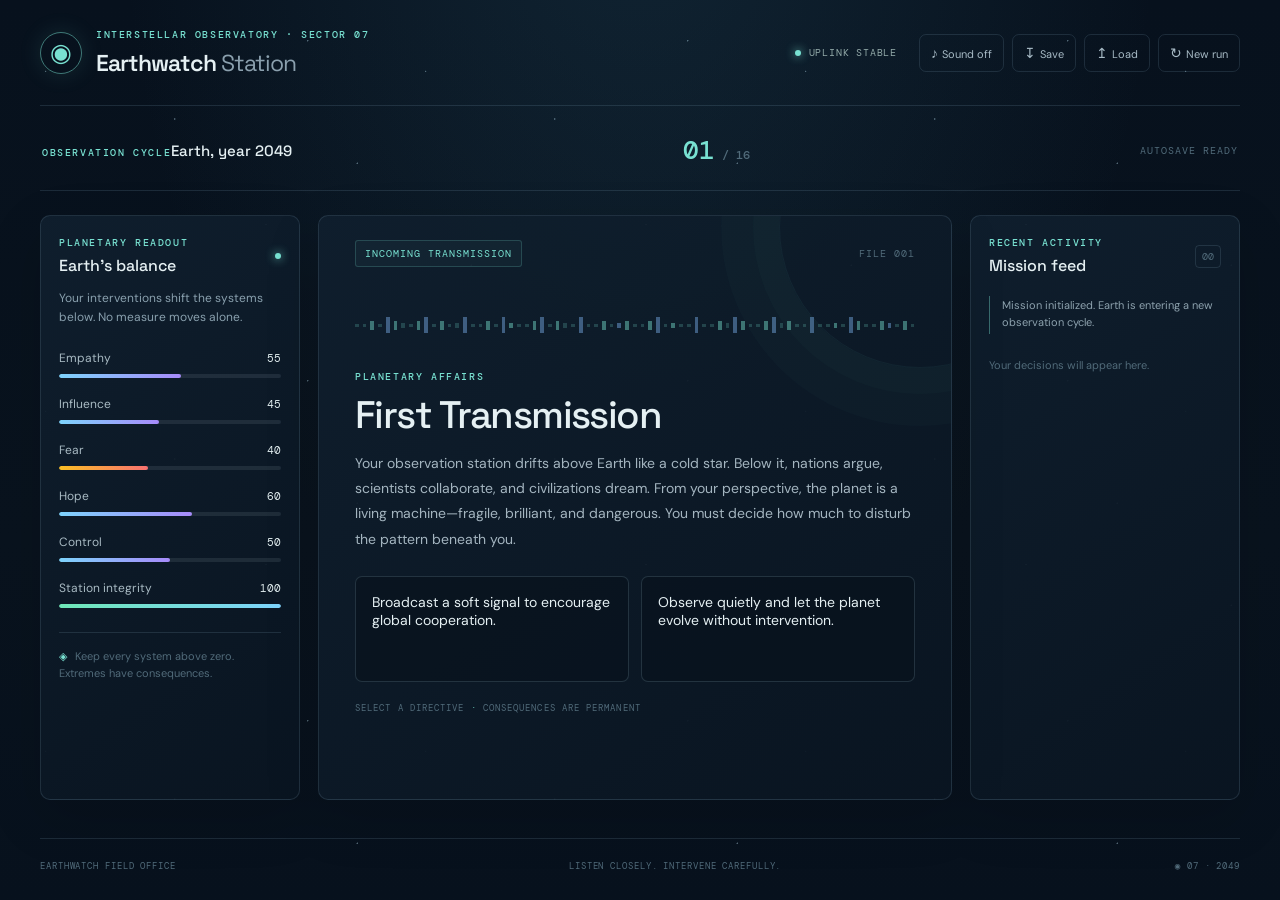
==== station.html @ dc78d21e "Design Earthwatch interface: atmospheric layout, responsive panels, status controls, animations, and" ====
<!DOCTYPE html>
<html lang="en">
  <head>
    <meta charset="UTF-8" />
    <meta name="viewport" content="width=device-width, initial-scale=1.0" />
    <meta name="theme-color" content="#07111d" />
    <meta name="description" content="A choice-driven science-fiction story from an alien observation station above Earth." />
    <title>Observation Station — Earthwatch</title>
    <link rel="stylesheet" href="style.css" />
  </head>
  <body>
    <div class="starfield" aria-hidden="true"></div>
    <div class="app-shell">
      <header class="topbar">
        <div class="brand">
          <div class="brand-mark" aria-hidden="true">◉</div>
          <div>
            <p class="eyebrow">INTERSTELLAR OBSERVATORY · SECTOR 07</p>
            <h1>Earthwatch <span>Station</span></h1>
          </div>
        </div>
        <div class="topbar-actions">
          <span class="link-status"><i></i> UPLINK STABLE</span>
          <button class="utility-button" id="soundButton" type="button" aria-pressed="false" title="Toggle sound">♪ <span>Sound off</span></button>
          <button class="utility-button" id="saveButton" type="button" title="Save simulation">↧ <span>Save</span></button>
          <button class="utility-button" id="loadButton" type="button" title="Load saved simulation">↥ <span>Load</span></button>
          <button class="utility-button" id="newGameButton" type="button" title="Start a new simulation">↻ <span>New run</span></button>
        </div>
      </header>

      <main>
        <section class="mission-strip" aria-label="Mission status">
          <div><span class="eyebrow">OBSERVATION CYCLE</span><strong>Earth, year <span id="earthYear">2049</span></strong></div>
          <div class="cycle-indicator"><span id="dayCounter">01</span><small> / 16</small></div>
          <div class="save-state" id="saveStatus" aria-live="polite">AUTOSAVE READY</div>
        </section>

        <div class="game-layout">
          <aside class="stats-panel panel">
            <div class="section-heading"><div><p class="eyebrow">PLANETARY READOUT</p><h2>Earth’s balance</h2></div><span class="live-dot" aria-label="Live"></span></div>
            <p class="panel-intro">Your interventions shift the systems below. No measure moves alone.</p>
            <div class="stat" data-stat="empathy"><div class="stat-header"><span>Empathy</span><strong id="empathyValue">55</strong></div><div class="bar"><span id="empathyFill"></span></div></div>
            <div class="stat" data-stat="influence"><div class="stat-header"><span>Influence</span><strong id="influenceValue">45</strong></div><div class="bar"><span id="influenceFill"></span></div></div>
            <div class="stat" data-stat="fear"><div class="stat-header"><span>Fear</span><strong id="fearValue">40</strong></div><div class="bar"><span id="fearFill"></span></div></div>
            <div class="stat" data-stat="hope"><div class="stat-header"><span>Hope</span><strong id="hopeValue">60</strong></div><div class="bar"><span id="hopeFill"></span></div></div>
            <div class="stat" data-stat="control"><div class="stat-header"><span>Control</span><strong id="controlValue">50</strong></div><div class="bar"><span id="controlFill"></span></div></div>
            <div class="stat" data-stat="integrity"><div class="stat-header"><span>Station integrity</span><strong id="integrityValue">100</strong></div><div class="bar"><span id="integrityFill"></span></div></div>
            <div class="stats-note"><span>◈</span> Keep every system above zero. Extremes have consequences.</div>
          </aside>

          <section class="story-panel" aria-labelledby="eventTitle">
            <div class="event-card panel" id="eventCard">
              <div class="event-meta"><span class="event-tag" id="eventTag">INCOMING TRANSMISSION</span><span id="eventNumber">FILE 001</span></div>
              <div class="signal-line" aria-hidden="true"><span></span><span></span><span></span><span></span><span></span><span></span><span></span><span></span><span></span><span></span><span></span><span></span><span></span><span></span><span></span><span></span><span></span><span></span><span></span><span></span><span></span><span></span><span></span><span></span><span></span><span></span><span></span><span></span><span></span><span></span><span></span><span></span><span></span><span></span><span></span><span></span><span></span><span></span><span></span><span></span><span></span><span></span><span></span><span></span><span></span><span></span><span></span><span></span><span></span><span></span><span></span><span></span><span></span><span></span><span></span><span></span><span></span><span></span><span></span><span></span><span></span><span></span><span></span><span></span><span></span><span></span><span></span><span></span><span></span><span></span><span></span><span></span><span></span></div>
              <p class="eyebrow" id="eventCategory">PLANETARY AFFAIRS</p>
              <h2 id="eventTitle">Initializing observation…</h2>
              <p id="eventText" class="event-copy"></p>
              <div id="choices" class="choices"></div>
              <p class="choice-hint">SELECT A DIRECTIVE <span>·</span> CONSEQUENCES ARE PERMANENT</p>
            </div>
          </section>

          <aside class="log-panel panel">
            <div class="section-heading"><div><p class="eyebrow">RECENT ACTIVITY</p><h2>Mission feed</h2></div><span class="feed-count" id="feedCount">00</span></div>
            <ol id="logList" aria-live="polite"></ol>
            <p class="feed-empty" id="feedEmpty">Your decisions will appear here.</p>
          </aside>
        </div>
      </main>
      <footer><span>EARTHWATCH FIELD OFFICE</span><span>LISTEN CLOSELY. INTERVENE CAREFULLY.</span><span>◉ 07 · 2049</span></footer>
    </div>

    <div id="endingOverlay" class="overlay hidden" role="dialog" aria-modal="true" aria-labelledby="endingTitle">
      <div class="ending-card panel">
        <p class="eyebrow">OBSERVATION COMPLETE · FINAL REPORT</p>
        <div class="ending-sigil" aria-hidden="true">✳</div>
        <h2 id="endingTitle">The Earth has changed.</h2>
        <p id="endingDescription"></p>
        <div class="ending-metrics" id="endingMetrics"></div>
        <button id="restartButton" class="primary-button" type="button">Begin another observation <span>→</span></button>
      </div>
    </div>
    <div id="toast" class="toast" role="status" aria-live="polite"></div>
    <script src="script.js"></script>
  </body>
</html>
---- style.css ----
@import url('https://fonts.googleapis.com/css2?family=DM+Mono:wght@400;500&family=DM+Sans:wght@400;500;600;700&family=Space+Grotesk:wght@400;500;600;700&display=swap');

:root{color-scheme:dark;--bg:#07111d;--panel:rgba(13,25,39,.88);--panel2:#0e1c2a;--line:rgba(143,178,202,.16);--text:#e5f0f3;--muted:#89a0ae;--dim:#516b7a;--cyan:#78e1d1;--blue:#85bdff;--violet:#baa5ff;--amber:#f0bd71;--red:#f18a86;--mono:'DM Mono',monospace;--display:'Space Grotesk',sans-serif;--body:'DM Sans',sans-serif}
*{box-sizing:border-box}body{margin:0;min-height:100vh;background:radial-gradient(ellipse at 50% -20%,rgba(50,103,127,.23),transparent 58%),linear-gradient(180deg,#07111d,#09131e 60%,#07111d);color:var(--text);font-family:var(--body);font-size:14px}.starfield{position:fixed;inset:0;pointer-events:none;opacity:.38;background-image:radial-gradient(1px 1px at 12% 21%,#c9eeff 50%,transparent),radial-gradient(1px 1px at 81% 12%,#c9eeff 50%,transparent),radial-gradient(1px 1px at 70% 66%,#c9eeff 50%,transparent),radial-gradient(1px 1px at 24% 78%,#c9eeff 50%,transparent),radial-gradient(1px 1px at 94% 48%,#c9eeff 50%,transparent),radial-gradient(1px 1px at 46% 35%,#c9eeff 50%,transparent);background-size:380px 340px;z-index:-1}button{font:inherit}.app-shell{max-width:1480px;margin:auto;padding:0 40px}.topbar{min-height:106px;display:flex;align-items:center;justify-content:space-between;border-bottom:1px solid var(--line);gap:20px}.brand{display:flex;align-items:center;gap:14px}.brand-mark{width:42px;height:42px;border:1px solid rgba(120,225,209,.5);border-radius:50%;display:grid;place-items:center;color:var(--cyan);font-size:25px;box-shadow:0 0 25px rgba(120,225,209,.12)}.eyebrow{font:500 10px var(--mono);letter-spacing:.16em;color:var(--cyan);margin:0 0 7px;text-transform:uppercase}.brand h1{font:600 23px var(--display);letter-spacing:-.04em;margin:0}.brand h1 span{color:#8ba0ae;font-weight:400}.topbar-actions{display:flex;align-items:center;gap:8px}.link-status{font:10px var(--mono);letter-spacing:.08em;color:#93aaa9;margin-right:14px;display:flex;gap:8px;align-items:center}.link-status i,.live-dot{width:6px;height:6px;background:var(--cyan);border-radius:50%;box-shadow:0 0 10px var(--cyan)}.utility-button{color:#a7bac5;background:transparent;border:1px solid var(--line);padding:9px 11px;border-radius:7px;cursor:pointer;transition:.2s}.utility-button:hover,.utility-button[aria-pressed=true]{border-color:rgba(120,225,209,.55);color:var(--cyan);background:rgba(120,225,209,.06)}.utility-button span{font-size:11px}.mission-strip{display:flex;align-items:center;justify-content:space-between;padding:27px 2px 23px;border-bottom:1px solid var(--line)}.mission-strip strong{font:500 15px var(--display)}.mission-strip .eyebrow{margin-bottom:5px}.cycle-indicator{font:500 26px var(--mono);color:var(--cyan)}.cycle-indicator small{font-size:12px;color:var(--dim)}.save-state{font:10px var(--mono);letter-spacing:.1em;color:var(--dim)}.game-layout{display:grid;grid-template-columns:260px minmax(400px,1fr) 270px;gap:18px;padding:24px 0 38px;align-items:stretch}.panel{border:1px solid var(--line);background:linear-gradient(145deg,rgba(16,31,46,.93),rgba(10,21,33,.93));border-radius:10px;box-shadow:0 18px 55px rgba(0,0,0,.14)}.stats-panel,.log-panel{padding:20px 18px}.section-heading{display:flex;align-items:center;justify-content:space-between}.section-heading h2{font:500 16px var(--display);margin:0}.section-heading .eyebrow{margin-bottom:6px}.live-dot{display:block}.panel-intro{font-size:12px;color:var(--muted);line-height:1.55;margin:13px 0 24px}.stat{margin:0 0 18px}.stat-header{display:flex;align-items:center;justify-content:space-between;font-size:12px;color:#a8bac3;margin-bottom:8px}.stat-header strong{font:11px var(--mono);color:#e2eef0}.bar{height:4px;background:rgba(192,214,228,.1);border-radius:5px;overflow:hidden}.bar span{display:block;width:50%;height:100%;border-radius:5px;background:linear-gradient(90deg,var(--blue),var(--cyan));transition:width .6s cubic-bezier(.2,.8,.2,1)}.stat[data-stat=fear] .bar span{background:linear-gradient(90deg,var(--amber),var(--red))}.stat[data-stat=hope] .bar span,.stat[data-stat=empathy] .bar span{background:linear-gradient(90deg,#78bda9,var(--cyan))}.stat[data-stat=integrity] .bar span{background:linear-gradient(90deg,var(--violet),var(--blue))}.stats-note{margin-top:24px;border-top:1px solid var(--line);padding-top:15px;color:var(--dim);font-size:11px;line-height:1.5}.stats-note span{color:var(--cyan);margin-right:5px}.story-panel{min-height:585px}.event-card{height:100%;min-height:585px;padding:24px 36px 26px;position:relative;overflow:hidden;animation:card-in .5s ease both}.event-card:before{content:'';position:absolute;top:-130px;right:-110px;width:280px;height:280px;border-radius:50%;border:1px solid rgba(120,225,209,.055);box-shadow:0 0 0 26px rgba(120,225,209,.018),0 0 0 58px rgba(120,225,209,.014);pointer-events:none}.event-meta{display:flex;justify-content:space-between;align-items:center;font:10px var(--mono);letter-spacing:.1em;color:var(--dim)}.event-tag{padding:6px 9px;border:1px solid rgba(120,225,209,.2);border-radius:3px;color:var(--cyan);background:rgba(120,225,209,.04)}.signal-line{height:38px;display:flex;align-items:center;gap:4px;margin:39px 0 26px;opacity:.75}.signal-line span{height:3px;flex:1;background:rgba(120,225,209,.28);animation:pulse 1.4s ease-in-out infinite alternate}.signal-line span:nth-child(3n){height:9px;background:rgba(120,225,209,.6)}.signal-line span:nth-child(5n){height:16px;background:rgba(133,189,255,.55)}.signal-line span:nth-child(7n){height:5px;animation-delay:.4s}.event-card h2{font:500 clamp(27px,3vw,39px)/1.12 var(--display);letter-spacing:-.04em;margin:10px 0 15px;max-width:610px}.event-copy{font-size:14px;line-height:1.8;color:#a4b5c0;max-width:650px;min-height:82px;margin:0 0 24px}.choices{display:grid;grid-template-columns:1fr 1fr;gap:12px}.choice-button{min-height:106px;display:flex;flex-direction:column;justify-content:space-between;gap:14px;text-align:left;padding:16px;border:1px solid rgba(140,173,196,.2);border-radius:7px;background:rgba(8,19,30,.66);color:var(--text);cursor:pointer;transition:transform .2s,border .2s,background .2s,box-shadow .2s}.choice-button:hover,.choice-button:focus-visible{transform:translateY(-3px);border-color:rgba(120,225,209,.58);background:rgba(14,37,44,.68);box-shadow:0 9px 22px rgba(0,0,0,.18);outline:none}.choice-number{font:10px var(--mono);color:var(--cyan);letter-spacing:.1em}.choice-label{font-size:13px;line-height:1.5;color:#d4e0e5}.choice-arrow{align-self:flex-end;color:var(--dim);font-size:15px}.choice-hint{margin:20px 0 0;font:9px var(--mono);letter-spacing:.12em;color:var(--dim)}.choice-hint span{color:var(--cyan)}.log-panel{max-height:585px;overflow:hidden;display:flex;flex-direction:column}.feed-count{font:10px var(--mono);color:var(--dim);border:1px solid var(--line);padding:4px 6px;border-radius:4px}#logList{list-style:none;padding:0 3px 0 0;margin:20px 0 0;overflow:auto;display:flex;flex-direction:column;gap:12px;scrollbar-color:#29404c transparent;scrollbar-width:thin}#logList li{border-left:1px solid rgba(120,225,209,.4);padding:1px 0 3px 12px;color:#8da2ae;font-size:11px;line-height:1.55;animation:log-in .3s ease}#logList li strong{display:block;color:#cad8dd;font-size:10px;font-weight:500;margin-bottom:4px}.feed-empty{font-size:11px;color:var(--dim);margin-top:24px}footer{min-height:55px;display:flex;justify-content:space-between;align-items:center;border-top:1px solid var(--line);font:9px var(--mono);letter-spacing:.1em;color:var(--dim)}.overlay{position:fixed;inset:0;z-index:5;display:grid;place-items:center;padding:20px;background:rgba(3,8,14,.82);backdrop-filter:blur(12px)}.hidden{display:none!important}.ending-card{width:min(580px,100%);padding:39px 42px;text-align:center;animation:card-in .45s ease both}.ending-card .eyebrow{margin-bottom:21px}.ending-sigil{width:62px;height:62px;border:1px solid rgba(120,225,209,.35);border-radius:50%;display:grid;place-items:center;margin:auto auto 18px;color:var(--cyan);font-size:28px;box-shadow:0 0 30px rgba(120,225,209,.09)}.ending-card h2{font:500 32px var(--display);margin:0 0 12px}.ending-card>p:not(.eyebrow){color:#9eafb9;line-height:1.75}.ending-metrics{display:flex;justify-content:center;gap:20px;margin:22px 0;color:var(--dim);font:10px var(--mono)}.primary-button{background:var(--cyan);border:0;border-radius:5px;padding:13px 18px;color:#07141b;font-weight:700;cursor:pointer}.primary-button span{margin-left:10px}.toast{position:fixed;bottom:25px;left:50%;transform:translate(-50%,20px);opacity:0;pointer-events:none;background:#142b36;border:1px solid rgba(120,225,209,.36);border-radius:6px;padding:11px 16px;color:#d9eeeb;font:11px var(--mono);transition:.25s;z-index:10}.toast.visible{opacity:1;transform:translate(-50%,0)}@keyframes pulse{to{opacity:.35;transform:scaleY(.75)}}@keyframes card-in{from{opacity:0;transform:translateY(8px)}to{opacity:1;transform:translateY(0)}}@keyframes log-in{from{opacity:0;transform:translateX(5px)}to{opacity:1;transform:translateX(0)}}
@media(max-width:1050px){.app-shell{padding:0 22px}.game-layout{grid-template-columns:220px minmax(360px,1fr);}.log-panel{grid-column:1/-1;max-height:260px}.stats-panel{grid-row:span 1}.story-panel{min-height:560px}.event-card{min-height:560px}}
@media(max-width:700px){.app-shell{padding:0 15px}.topbar{align-items:flex-start;flex-direction:column;padding:18px 0;gap:15px}.topbar-actions{width:100%;flex-wrap:wrap}.link-status{margin-right:auto}.utility-button{padding:8px 9px}.mission-strip{padding:20px 0}.game-layout{display:flex;flex-direction:column;padding-top:15px;gap:12px}.story-panel{order:0;min-height:auto}.event-card{min-height:0;padding:20px 19px}.signal-line{margin:24px 0 20px}.event-copy{min-height:0}.choices{grid-template-columns:1fr}.choice-button{min-height:82px}.stats-panel{order:1}.stats-panel .stat{display:inline-block;width:48%;vertical-align:top;padding-right:10px}.stats-note{margin-top:10px}.log-panel{order:2;max-height:220px}.save-state{font-size:8px}footer{gap:10px;font-size:8px}footer span:nth-child(2){display:none}.ending-card{padding:30px 21px}.ending-metrics{gap:9px;font-size:9px}}
@media(prefers-reduced-motion:reduce){*,*::before,*::after{animation-duration:.01ms!important;transition-duration:.01ms!important;scroll-behavior:auto!important}}
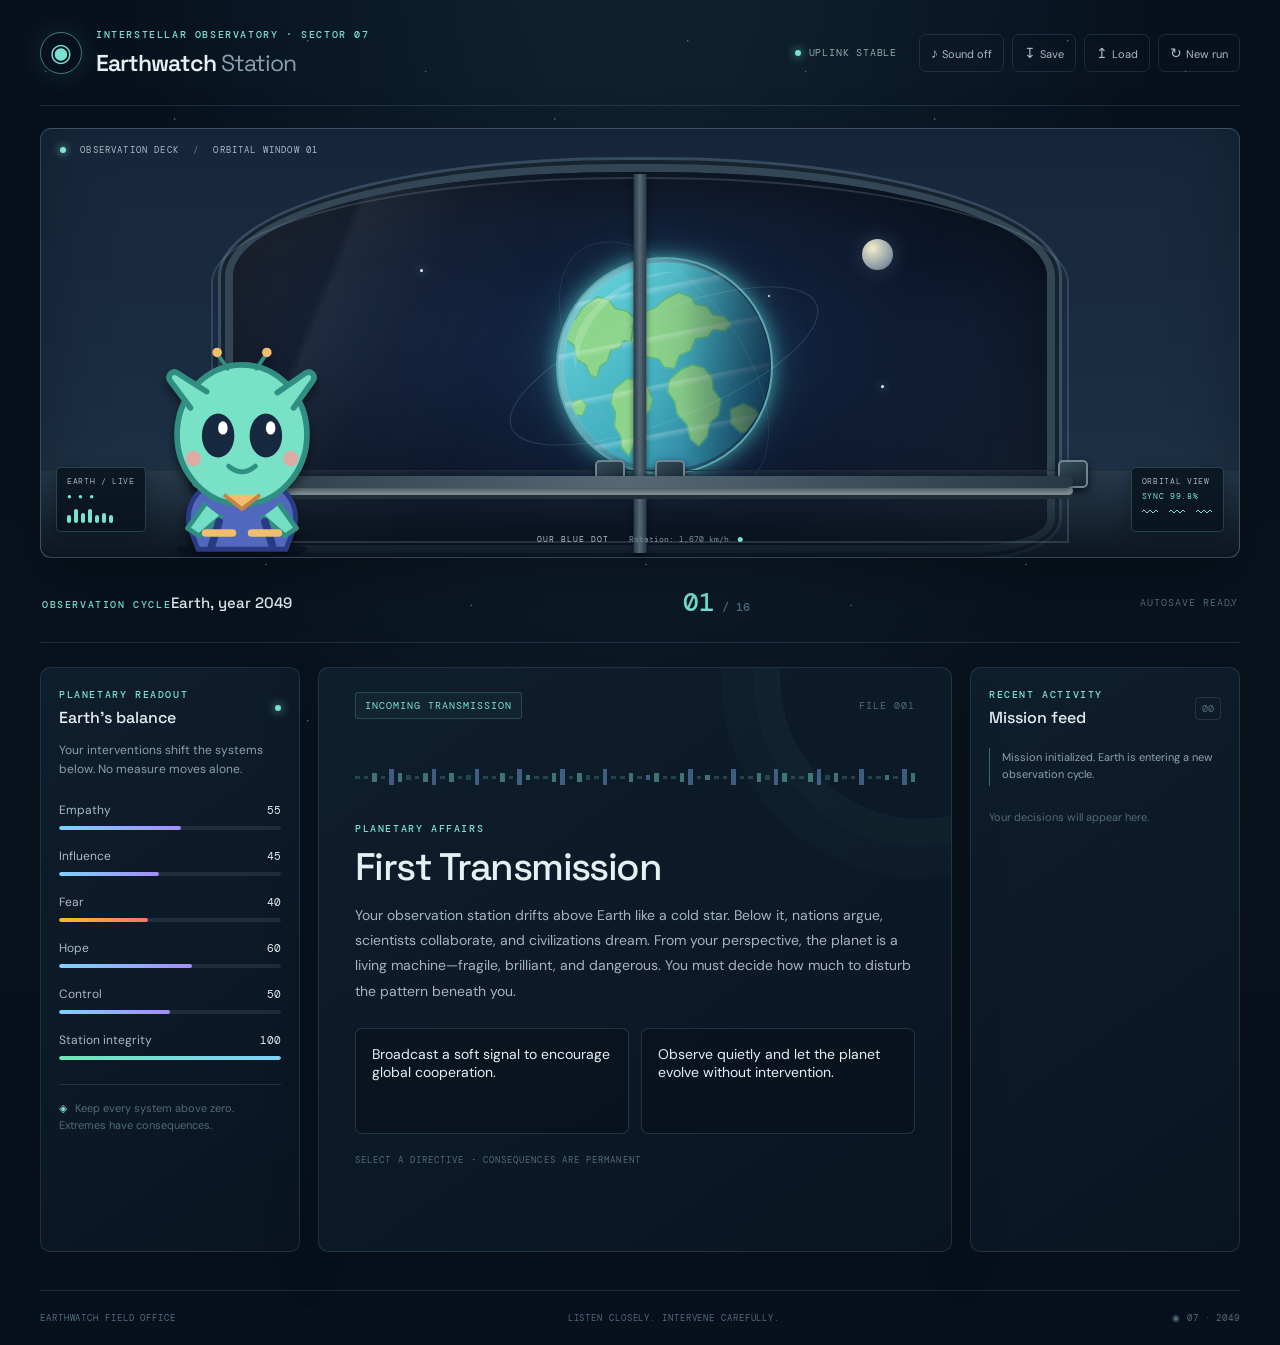
==== commit cffd55a3: "Add cartoon observation room artwork with a slowly rotating Earth and a friendly alien at the viewpo" ====
--- a/station.html
+++ b/station.html
@@ -7,6 +7,7 @@
     <meta name="description" content="A choice-driven science-fiction story from an alien observation station above Earth." />
     <title>Observation Station — Earthwatch</title>
     <link rel="stylesheet" href="style.css" />
+    <link rel="stylesheet" href="room.css" />
   </head>
   <body>
     <div class="starfield" aria-hidden="true"></div>
@@ -14,10 +15,7 @@
       <header class="topbar">
         <div class="brand">
           <div class="brand-mark" aria-hidden="true">◉</div>
-          <div>
-            <p class="eyebrow">INTERSTELLAR OBSERVATORY · SECTOR 07</p>
-            <h1>Earthwatch <span>Station</span></h1>
-          </div>
+          <div><p class="eyebrow">INTERSTELLAR OBSERVATORY · SECTOR 07</p><h1>Earthwatch <span>Station</span></h1></div>
         </div>
         <div class="topbar-actions">
           <span class="link-status"><i></i> UPLINK STABLE</span>
@@ -29,15 +27,59 @@
       </header>
 
       <main>
+        <section class="observation-room" aria-label="Your alien observation room overlooking the rotating Earth">
+          <div class="room-label"><span class="room-live-dot"></span> OBSERVATION DECK <span class="room-divider">/</span> ORBITAL WINDOW 01</div>
+          <div class="window-view" aria-hidden="true">
+            <div class="space-moon"></div><div class="space-star star-one"></div><div class="space-star star-two"></div><div class="space-star star-three"></div>
+            <div class="earth-glow"><div class="earth">
+              <svg class="earth-map" viewBox="0 0 360 360" role="presentation">
+                <defs><clipPath id="globeClip"><circle cx="180" cy="180" r="174" /></clipPath><linearGradient id="ocean" x1="0" y1="0" x2="1" y2="1"><stop offset="0" stop-color="#6ad8df"/><stop offset=".55" stop-color="#42aebf"/><stop offset="1" stop-color="#287a9d"/></linearGradient></defs>
+                <circle cx="180" cy="180" r="174" fill="url(#ocean)" />
+                <g class="continents" clip-path="url(#globeClip)" fill="#8ed58c" stroke="#5dbd8a" stroke-width="3" stroke-linejoin="round">
+                  <path d="M38 81l25-17 19 5 11 15 20 4 14 15-6 12 13 13-9 13-18-3-7 12-15 4-5 18-13 9-5 20-12-5-7-17-15-9-5-24-14-10 4-24 13-12z"/>
+                  <path d="M112 202l20 1 16 15 7 19-4 18-10 12-3 23-13 21-9 22-13-15-1-18-11-18 2-23-8-16 5-23z"/>
+                  <path d="M176 68l24-12 20 7 8 13 20 4 10 14 18 2 12 14-9 12-21-3-8 12-22 4-8 20-19 8-8 22-18-2-9-14-22-4-7-16-18-10 4-22 15-9 4-20 18-6z"/>
+                  <path d="M203 187l19-9 21 6 14 18 1 18 14 18-5 26-15 13-4 23-14 16-14-11-7-26-16-17-4-21-12-17 3-20z"/>
+                  <path d="M287 254l22-10 20 9 10 18-11 19-24 3-16-15z"/>
+                  <path d="M17 244l17-8 11 11-7 18-16-2z"/>
+                </g>
+                <path d="M53 88c35-43 92-68 147-67-61 7-108 32-142 78-18 26-28 55-32 84-9-34 2-70 27-95z" fill="#fff" opacity=".17" clip-path="url(#globeClip)" />
+              </svg>
+              <div class="earth-clouds"></div><div class="earth-shade"></div>
+            </div></div>
+            <div class="orbit orbit-a"></div><div class="orbit orbit-b"></div>
+            <div class="window-reflection"></div>
+          </div>
+          <div class="window-frame"><span></span><span></span><span></span><span></span><i></i></div>
+          <div class="room-console console-left"><span>EARTH / LIVE</span><b>● ● ●</b><div class="console-bars"><i></i><i></i><i></i><i></i><i></i><i></i><i></i></div></div>
+          <div class="room-console console-right"><span>ORBITAL VIEW</span><b>SYNC 99.8%</b><div class="console-wave">〰 〰 〰</div></div>
+          <div class="alien-character" aria-label="A small friendly alien watches Earth from the window">
+            <svg viewBox="0 0 180 230" role="img" aria-label="Cartoon alien observer">
+              <ellipse cx="90" cy="219" rx="68" ry="9" fill="#050d16" opacity=".5" />
+              <path d="M53 153c-15 9-22 25-18 43l9 23h92l9-23c4-18-3-34-18-43z" fill="#5268bd" stroke="#293b85" stroke-width="5" />
+              <path d="M51 172l-18 25 12 8 23-20M129 172l18 25-12 8-23-20" fill="#72dfc4" stroke="#328d83" stroke-width="5" stroke-linecap="round" stroke-linejoin="round" />
+              <path d="M66 190l-8 26m56-26 8 26" stroke="#263b83" stroke-width="8" stroke-linecap="round" />
+              <ellipse cx="90" cy="99" rx="68" ry="73" fill="#79e2c6" stroke="#318e83" stroke-width="6" />
+              <path d="M36 71L15 43c-4-6 2-12 8-8l30 19m91 17 20-28c4-6-2-12-8-8l-29 20" fill="#79e2c6" stroke="#318e83" stroke-width="6" stroke-linecap="round" stroke-linejoin="round" />
+              <ellipse cx="65" cy="100" rx="17" ry="23" fill="#172841"/><ellipse cx="115" cy="100" rx="17" ry="23" fill="#172841"/>
+              <ellipse cx="70" cy="92" rx="5" ry="7" fill="white"/><ellipse cx="120" cy="92" rx="5" ry="7" fill="white"/>
+              <path d="M76 132q14 12 28 0" fill="none" stroke="#318e83" stroke-width="5" stroke-linecap="round" />
+              <circle cx="39" cy="124" r="8" fill="#f59d9b" opacity=".8"/><circle cx="141" cy="124" r="8" fill="#f59d9b" opacity=".8"/>
+              <path d="M71 162l19 15 19-15" fill="#f2bd6d" stroke="#c78243" stroke-width="4" stroke-linejoin="round" />
+              <path d="M52 202h28m20 0h28" stroke="#f2bd6d" stroke-width="8" stroke-linecap="round" />
+              <path d="M75 30l-9-13m39 13 9-13" stroke="#318e83" stroke-width="4" stroke-linecap="round"/><circle cx="64" cy="13" r="5" fill="#f2bd6d"/><circle cx="116" cy="13" r="5" fill="#f2bd6d"/>
+            </svg>
+          </div>
+          <div class="room-caption"><span>OUR BLUE DOT</span><span>Rotation: 1,670 km/h <i></i></span></div>
+        </section>
+
         <section class="mission-strip" aria-label="Mission status">
           <div><span class="eyebrow">OBSERVATION CYCLE</span><strong>Earth, year <span id="earthYear">2049</span></strong></div>
           <div class="cycle-indicator"><span id="dayCounter">01</span><small> / 16</small></div>
           <div class="save-state" id="saveStatus" aria-live="polite">AUTOSAVE READY</div>
         </section>
-
         <div class="game-layout">
-          <aside class="stats-panel panel">
-            <div class="section-heading"><div><p class="eyebrow">PLANETARY READOUT</p><h2>Earth’s balance</h2></div><span class="live-dot" aria-label="Live"></span></div>
+          <aside class="stats-panel panel"><div class="section-heading"><div><p class="eyebrow">PLANETARY READOUT</p><h2>Earth’s balance</h2></div><span class="live-dot" aria-label="Live"></span></div>
             <p class="panel-intro">Your interventions shift the systems below. No measure moves alone.</p>
             <div class="stat" data-stat="empathy"><div class="stat-header"><span>Empathy</span><strong id="empathyValue">55</strong></div><div class="bar"><span id="empathyFill"></span></div></div>
             <div class="stat" data-stat="influence"><div class="stat-header"><span>Influence</span><strong id="influenceValue">45</strong></div><div class="bar"><span id="influenceFill"></span></div></div>
@@ -47,39 +89,17 @@
             <div class="stat" data-stat="integrity"><div class="stat-header"><span>Station integrity</span><strong id="integrityValue">100</strong></div><div class="bar"><span id="integrityFill"></span></div></div>
             <div class="stats-note"><span>◈</span> Keep every system above zero. Extremes have consequences.</div>
           </aside>
-
-          <section class="story-panel" aria-labelledby="eventTitle">
-            <div class="event-card panel" id="eventCard">
-              <div class="event-meta"><span class="event-tag" id="eventTag">INCOMING TRANSMISSION</span><span id="eventNumber">FILE 001</span></div>
-              <div class="signal-line" aria-hidden="true"><span></span><span></span><span></span><span></span><span></span><span></span><span></span><span></span><span></span><span></span><span></span><span></span><span></span><span></span><span></span><span></span><span></span><span></span><span></span><span></span><span></span><span></span><span></span><span></span><span></span><span></span><span></span><span></span><span></span><span></span><span></span><span></span><span></span><span></span><span></span><span></span><span></span><span></span><span></span><span></span><span></span><span></span><span></span><span></span><span></span><span></span><span></span><span></span><span></span><span></span><span></span><span></span><span></span><span></span><span></span><span></span><span></span><span></span><span></span><span></span><span></span><span></span><span></span><span></span><span></span><span></span><span></span><span></span><span></span><span></span><span></span><span></span><span></span></div>
-              <p class="eyebrow" id="eventCategory">PLANETARY AFFAIRS</p>
-              <h2 id="eventTitle">Initializing observation…</h2>
-              <p id="eventText" class="event-copy"></p>
-              <div id="choices" class="choices"></div>
-              <p class="choice-hint">SELECT A DIRECTIVE <span>·</span> CONSEQUENCES ARE PERMANENT</p>
-            </div>
-          </section>
-
-          <aside class="log-panel panel">
-            <div class="section-heading"><div><p class="eyebrow">RECENT ACTIVITY</p><h2>Mission feed</h2></div><span class="feed-count" id="feedCount">00</span></div>
-            <ol id="logList" aria-live="polite"></ol>
-            <p class="feed-empty" id="feedEmpty">Your decisions will appear here.</p>
-          </aside>
+          <section class="story-panel" aria-labelledby="eventTitle"><div class="event-card panel" id="eventCard">
+            <div class="event-meta"><span class="event-tag" id="eventTag">INCOMING TRANSMISSION</span><span id="eventNumber">FILE 001</span></div>
+            <div class="signal-line" aria-hidden="true"><span></span><span></span><span></span><span></span><span></span><span></span><span></span><span></span><span></span><span></span><span></span><span></span><span></span><span></span><span></span><span></span><span></span><span></span><span></span><span></span><span></span><span></span><span></span><span></span><span></span><span></span><span></span><span></span><span></span><span></span><span></span><span></span><span></span><span></span><span></span><span></span><span></span><span></span><span></span><span></span><span></span><span></span><span></span><span></span><span></span><span></span><span></span><span></span><span></span><span></span><span></span><span></span><span></span><span></span><span></span><span></span><span></span><span></span><span></span><span></span><span></span><span></span><span></span><span></span><span></span><span></span></div>
+            <p class="eyebrow" id="eventCategory">PLANETARY AFFAIRS</p><h2 id="eventTitle">Initializing observation…</h2><p id="eventText" class="event-copy"></p><div id="choices" class="choices"></div><p class="choice-hint">SELECT A DIRECTIVE <span>·</span> CONSEQUENCES ARE PERMANENT</p>
+          </div></section>
+          <aside class="log-panel panel"><div class="section-heading"><div><p class="eyebrow">RECENT ACTIVITY</p><h2>Mission feed</h2></div><span class="feed-count" id="feedCount">00</span></div><ol id="logList" aria-live="polite"></ol><p class="feed-empty" id="feedEmpty">Your decisions will appear here.</p></aside>
         </div>
       </main>
       <footer><span>EARTHWATCH FIELD OFFICE</span><span>LISTEN CLOSELY. INTERVENE CAREFULLY.</span><span>◉ 07 · 2049</span></footer>
     </div>
-
-    <div id="endingOverlay" class="overlay hidden" role="dialog" aria-modal="true" aria-labelledby="endingTitle">
-      <div class="ending-card panel">
-        <p class="eyebrow">OBSERVATION COMPLETE · FINAL REPORT</p>
-        <div class="ending-sigil" aria-hidden="true">✳</div>
-        <h2 id="endingTitle">The Earth has changed.</h2>
-        <p id="endingDescription"></p>
-        <div class="ending-metrics" id="endingMetrics"></div>
-        <button id="restartButton" class="primary-button" type="button">Begin another observation <span>→</span></button>
-      </div>
-    </div>
+    <div id="endingOverlay" class="overlay hidden" role="dialog" aria-modal="true" aria-labelledby="endingTitle"><div class="ending-card panel"><p class="eyebrow">OBSERVATION COMPLETE · FINAL REPORT</p><div class="ending-sigil" aria-hidden="true">✳</div><h2 id="endingTitle">The Earth has changed.</h2><p id="endingDescription"></p><div class="ending-metrics" id="endingMetrics"></div><button id="restartButton" class="primary-button" type="button">Begin another observation <span>→</span></button></div></div>
     <div id="toast" class="toast" role="status" aria-live="polite"></div>
     <script src="script.js"></script>
   </body>
--- a/room.css
+++ b/room.css
@@ -0,0 +1,11 @@
+/* Cartoon observation room scene: self-contained CSS/SVG artwork, no external assets. */
+.observation-room{height:clamp(290px,35vw,430px);position:relative;margin:22px 0 0;overflow:hidden;border:1px solid rgba(143,178,202,.22);border-radius:11px;background:linear-gradient(180deg,#17263b 0%,#1b2e43 70%,#263849 100%);box-shadow:0 20px 55px rgba(0,0,0,.26),inset 0 -35px 70px rgba(0,0,0,.25);isolation:isolate}
+.observation-room:before{content:"";position:absolute;inset:auto 0 0;height:20%;z-index:2;background:linear-gradient(180deg,rgba(81,103,116,.15),rgba(8,17,28,.8));border-top:1px solid rgba(183,209,211,.13)}
+.room-label{position:absolute;top:15px;left:19px;z-index:4;font:9px var(--mono);letter-spacing:.13em;color:#a8bdc8}.room-live-dot{display:inline-block;width:6px;height:6px;border-radius:50%;background:#82e8cd;box-shadow:0 0 9px #82e8cd;margin-right:8px}.room-divider{color:#607785;margin:0 8px}
+.window-view{position:absolute;inset:43px 16% 12px 16%;overflow:hidden;border-radius:48% 48% 9% 9% / 28% 28% 7% 7%;background:radial-gradient(ellipse at 50% 48%,#172b4b 0%,#0a1427 65%,#060d18 100%);box-shadow:0 0 0 8px #334655,0 0 0 12px #17242e,0 0 0 15px rgba(143,178,202,.25),inset 0 0 55px rgba(1,5,14,.9);z-index:1}
+.window-view:after{content:"";position:absolute;inset:0;pointer-events:none;background:linear-gradient(117deg,rgba(255,255,255,.1),transparent 25%,transparent 73%,rgba(161,208,235,.08));z-index:3}.space-moon{position:absolute;top:18%;right:19%;width:31px;height:31px;border-radius:50%;background:radial-gradient(circle at 34% 30%,#f2edca,#8997a4 67%,#536477);box-shadow:0 0 22px rgba(207,227,234,.18)}.space-star{position:absolute;width:3px;height:3px;border-radius:50%;background:#e8f4ff;box-shadow:0 0 8px #d8f6ff;animation:twinkle 2.8s ease-in-out infinite alternate}.star-one{top:26%;left:23%}.star-two{top:57%;right:20%;animation-delay:.9s}.star-three{top:33%;right:34%;width:2px;height:2px;animation-delay:1.4s}.earth-glow{position:absolute;width:clamp(165px,22vw,260px);aspect-ratio:1;left:53%;top:52%;transform:translate(-50%,-50%);border-radius:50%;background:radial-gradient(circle,rgba(91,219,218,.28),rgba(91,219,218,.09) 57%,transparent 72%);filter:drop-shadow(0 0 22px rgba(91,219,218,.16));animation:earth-float 6s ease-in-out infinite}.earth{position:absolute;inset:9%;border-radius:50%;overflow:hidden;background:#46aabd;box-shadow:inset -22px -6px 30px rgba(5,31,66,.66),inset 10px 8px 18px rgba(218,255,240,.42),0 0 0 2px rgba(155,242,231,.45),0 0 17px rgba(86,222,230,.65)}.earth-map{position:absolute;width:150%;height:100%;left:-24%;top:0;animation:earth-rotate 32s linear infinite;filter:drop-shadow(0 0 1px rgba(255,255,255,.3))}.continents{transform-origin:180px 180px}.earth-clouds{position:absolute;inset:-10%;border-radius:50%;opacity:.36;background:repeating-linear-gradient(169deg,transparent 0 22px,rgba(245,255,255,.65) 24px,transparent 30px 48px);mix-blend-mode:screen;animation:cloud-drift 23s linear infinite}.earth-shade{position:absolute;inset:0;border-radius:50%;background:linear-gradient(90deg,transparent 42%,rgba(5,17,48,.07) 58%,rgba(3,12,38,.68) 100%)}.orbit{position:absolute;left:53%;top:52%;width:clamp(215px,28vw,330px);height:clamp(75px,9vw,108px);border:1px solid rgba(160,228,237,.18);border-radius:50%;transform:translate(-50%,-50%) rotate(-22deg)}.orbit-b{width:clamp(190px,24vw,286px);height:clamp(106px,13vw,156px);border-color:rgba(160,228,237,.09);transform:translate(-50%,-50%) rotate(54deg)}.window-reflection{position:absolute;z-index:2;inset:0;background:linear-gradient(112deg,transparent 14%,rgba(209,239,255,.055) 15%,transparent 35%),linear-gradient(180deg,rgba(210,240,255,.04),transparent 25%)}
+.window-frame{position:absolute;z-index:3;inset:31px 13% 0;pointer-events:none;border:14px solid transparent;border-top-width:17px;border-radius:49% 49% 0 0 / 31% 31% 0 0;box-shadow:inset 0 0 0 2px rgba(160,184,194,.2)}.window-frame:before,.window-frame:after{content:"";position:absolute;background:linear-gradient(90deg,#263945,#566775 48%,#263945);box-shadow:0 2px 6px rgba(0,0,0,.5)}.window-frame:before{width:13px;top:-3px;bottom:-10px;left:50%;transform:translateX(-50%)}.window-frame:after{height:12px;left:-4px;right:-4px;bottom:15%;border-radius:7px}.window-frame span{position:absolute;bottom:15%;width:30px;height:28px;border:2px solid #718491;border-radius:5px;background:linear-gradient(145deg,#334b59,#172732);box-shadow:0 4px 8px #09111b}.window-frame span:nth-child(1){left:-19px}.window-frame span:nth-child(2){left:calc(50% - 45px)}.window-frame span:nth-child(3){right:calc(50% - 45px)}.window-frame span:nth-child(4){right:-19px}.window-frame i{position:absolute;bottom:calc(15% - 7px);left:-4px;right:-4px;height:9px;background:#81919a;border-radius:5px;box-shadow:0 4px 0 #202f38}
+.alien-character{position:absolute;z-index:4;width:clamp(112px,14vw,172px);left:clamp(15px,9vw,128px);bottom:-3px;filter:drop-shadow(0 7px 4px rgba(0,0,0,.42));animation:alien-bob 3.8s ease-in-out infinite;transform-origin:50% 100%}.alien-character svg{display:block;width:100%;height:auto}.room-console{position:absolute;z-index:4;bottom:25px;padding:8px 10px;border:1px solid rgba(120,225,209,.23);border-radius:5px;background:rgba(8,19,29,.83);box-shadow:0 4px 15px rgba(0,0,0,.25);font:8px var(--mono);letter-spacing:.08em;color:#9eb3bd}.console-left{left:15px}.console-right{right:15px}.room-console b{display:block;color:#78e1d1;font-weight:400;margin-top:5px}.console-bars{display:flex;align-items:end;gap:3px;height:17px;margin-top:5px}.console-bars i{width:4px;height:45%;background:#78e1d1;border-radius:2px;animation:console-blink 1s ease-in-out infinite alternate}.console-bars i:nth-child(2n){height:85%;animation-delay:.5s}.console-bars i:nth-child(3n){height:60%;animation-delay:.8s}.console-wave{color:#78e1d1;font-size:16px;margin-top:1px}.room-caption{position:absolute;z-index:4;bottom:13px;left:50%;transform:translateX(-50%);display:flex;gap:20px;white-space:nowrap;font:8px var(--mono);letter-spacing:.13em;color:#aec2cb}.room-caption span+span{color:#78909c;letter-spacing:0}.room-caption i{display:inline-block;width:5px;height:5px;background:#78e1d1;border-radius:50%;margin-left:4px}
+@keyframes earth-rotate{from{transform:translateX(0)}to{transform:translateX(-24%)}}@keyframes cloud-drift{from{transform:translateX(-8%)}to{transform:translateX(8%)}}@keyframes earth-float{0%,100%{transform:translate(-50%,-50%)}50%{transform:translate(-50%,-53%)}}@keyframes alien-bob{0%,100%{transform:translateY(0) rotate(-1deg)}50%{transform:translateY(-5px) rotate(1deg)}}@keyframes twinkle{from{opacity:.35}to{opacity:1}}@keyframes console-blink{from{opacity:.35}to{opacity:1}}
+@media(max-width:700px){.observation-room{height:310px;margin-top:14px}.room-label{top:12px;left:12px;font-size:8px}.window-view{inset:42px 6% 14px 6%}.window-frame{inset:31px 3% 0;border-width:11px 12px 0}.earth-glow{width:180px;left:58%}.orbit{left:58%}.alien-character{left:1px;width:119px}.console-left{left:9px;bottom:20px}.console-right{right:9px;bottom:20px}.room-console{font-size:7px;padding:6px}.room-caption{bottom:9px;left:56%;font-size:7px;gap:9px}.room-caption span:first-child{display:none}}
+@media(prefers-reduced-motion:reduce){.earth-map,.earth-clouds,.earth-glow,.alien-character,.space-star,.console-bars i{animation:none!important}}
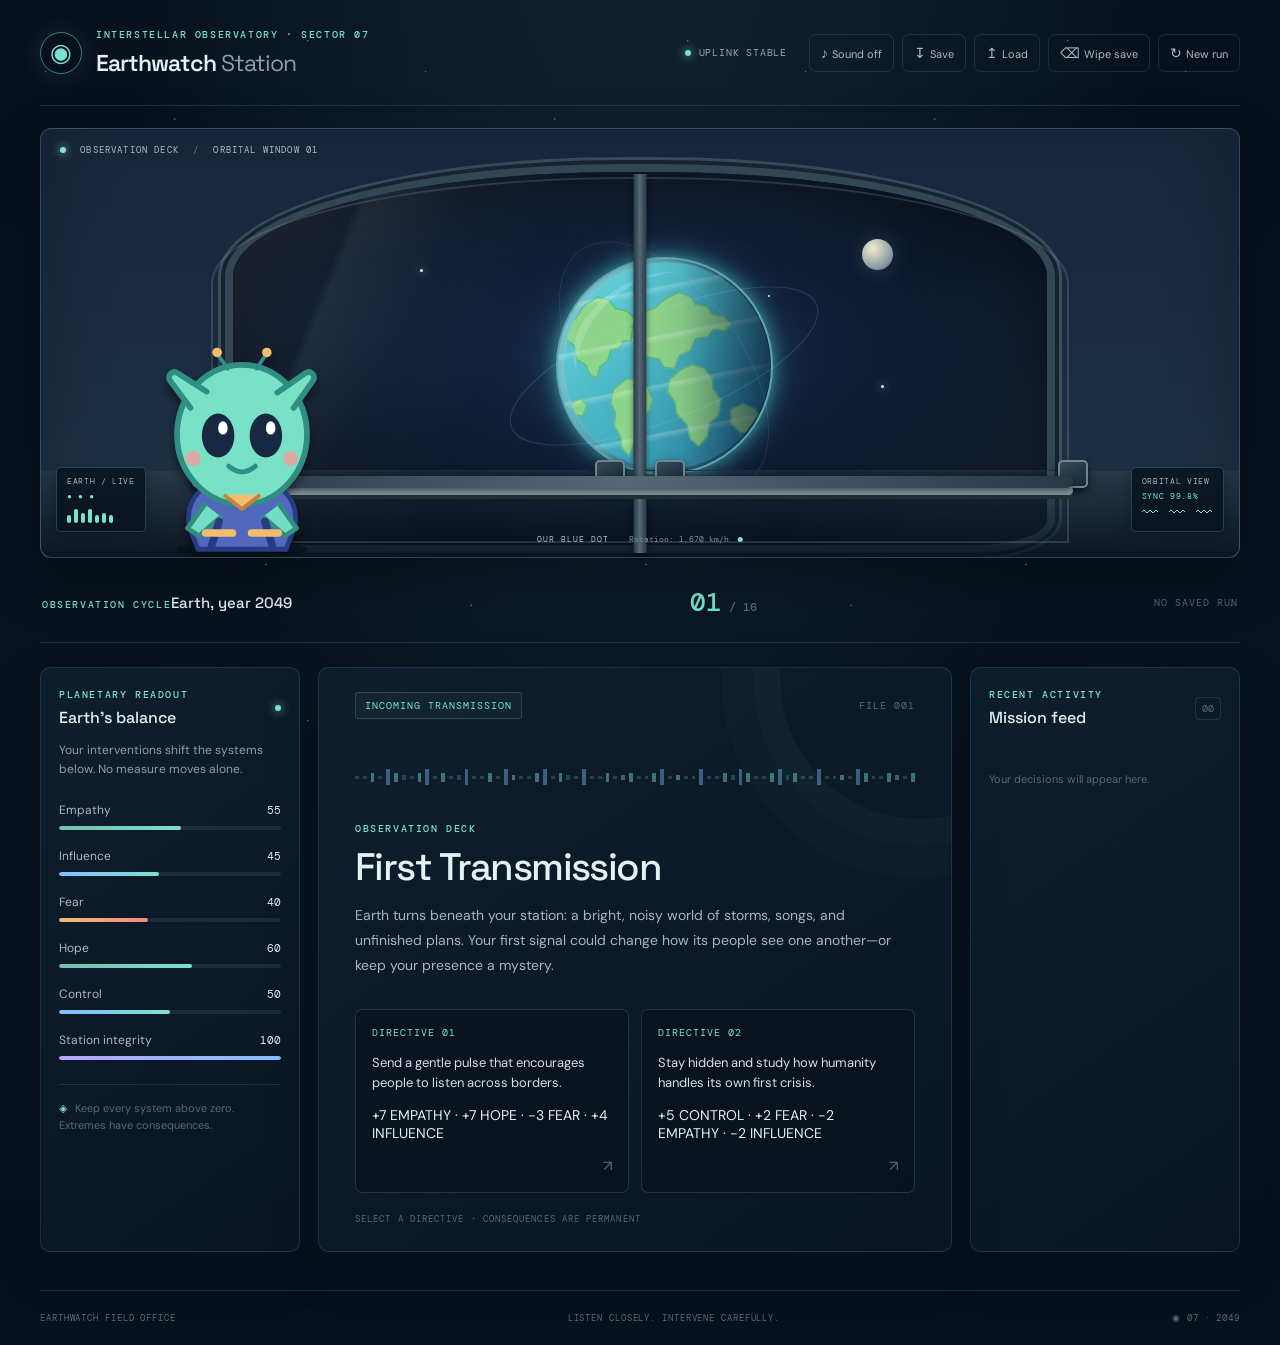
==== commit 0f361af3: "Implement local save, load, autosave, validation, and wipe controls for Earthwatch." ====
--- a/station.html
+++ b/station.html
@@ -13,87 +13,35 @@
     <div class="starfield" aria-hidden="true"></div>
     <div class="app-shell">
       <header class="topbar">
-        <div class="brand">
-          <div class="brand-mark" aria-hidden="true">◉</div>
-          <div><p class="eyebrow">INTERSTELLAR OBSERVATORY · SECTOR 07</p><h1>Earthwatch <span>Station</span></h1></div>
-        </div>
+        <div class="brand"><div class="brand-mark" aria-hidden="true">◉</div><div><p class="eyebrow">INTERSTELLAR OBSERVATORY · SECTOR 07</p><h1>Earthwatch <span>Station</span></h1></div></div>
         <div class="topbar-actions">
           <span class="link-status"><i></i> UPLINK STABLE</span>
           <button class="utility-button" id="soundButton" type="button" aria-pressed="false" title="Toggle sound">♪ <span>Sound off</span></button>
           <button class="utility-button" id="saveButton" type="button" title="Save simulation">↧ <span>Save</span></button>
           <button class="utility-button" id="loadButton" type="button" title="Load saved simulation">↥ <span>Load</span></button>
+          <button class="utility-button" id="wipeSaveButton" type="button" title="Delete the saved simulation">⌫ <span>Wipe save</span></button>
           <button class="utility-button" id="newGameButton" type="button" title="Start a new simulation">↻ <span>New run</span></button>
         </div>
       </header>
-
       <main>
         <section class="observation-room" aria-label="Your alien observation room overlooking the rotating Earth">
           <div class="room-label"><span class="room-live-dot"></span> OBSERVATION DECK <span class="room-divider">/</span> ORBITAL WINDOW 01</div>
-          <div class="window-view" aria-hidden="true">
-            <div class="space-moon"></div><div class="space-star star-one"></div><div class="space-star star-two"></div><div class="space-star star-three"></div>
-            <div class="earth-glow"><div class="earth">
-              <svg class="earth-map" viewBox="0 0 360 360" role="presentation">
-                <defs><clipPath id="globeClip"><circle cx="180" cy="180" r="174" /></clipPath><linearGradient id="ocean" x1="0" y1="0" x2="1" y2="1"><stop offset="0" stop-color="#6ad8df"/><stop offset=".55" stop-color="#42aebf"/><stop offset="1" stop-color="#287a9d"/></linearGradient></defs>
-                <circle cx="180" cy="180" r="174" fill="url(#ocean)" />
-                <g class="continents" clip-path="url(#globeClip)" fill="#8ed58c" stroke="#5dbd8a" stroke-width="3" stroke-linejoin="round">
-                  <path d="M38 81l25-17 19 5 11 15 20 4 14 15-6 12 13 13-9 13-18-3-7 12-15 4-5 18-13 9-5 20-12-5-7-17-15-9-5-24-14-10 4-24 13-12z"/>
-                  <path d="M112 202l20 1 16 15 7 19-4 18-10 12-3 23-13 21-9 22-13-15-1-18-11-18 2-23-8-16 5-23z"/>
-                  <path d="M176 68l24-12 20 7 8 13 20 4 10 14 18 2 12 14-9 12-21-3-8 12-22 4-8 20-19 8-8 22-18-2-9-14-22-4-7-16-18-10 4-22 15-9 4-20 18-6z"/>
-                  <path d="M203 187l19-9 21 6 14 18 1 18 14 18-5 26-15 13-4 23-14 16-14-11-7-26-16-17-4-21-12-17 3-20z"/>
-                  <path d="M287 254l22-10 20 9 10 18-11 19-24 3-16-15z"/>
-                  <path d="M17 244l17-8 11 11-7 18-16-2z"/>
-                </g>
-                <path d="M53 88c35-43 92-68 147-67-61 7-108 32-142 78-18 26-28 55-32 84-9-34 2-70 27-95z" fill="#fff" opacity=".17" clip-path="url(#globeClip)" />
-              </svg>
-              <div class="earth-clouds"></div><div class="earth-shade"></div>
-            </div></div>
-            <div class="orbit orbit-a"></div><div class="orbit orbit-b"></div>
-            <div class="window-reflection"></div>
+          <div class="window-view" aria-hidden="true"><div class="space-moon"></div><div class="space-star star-one"></div><div class="space-star star-two"></div><div class="space-star star-three"></div>
+            <div class="earth-glow"><div class="earth"><svg class="earth-map" viewBox="0 0 360 360" role="presentation"><defs><clipPath id="globeClip"><circle cx="180" cy="180" r="174" /></clipPath><linearGradient id="ocean" x1="0" y1="0" x2="1" y2="1"><stop offset="0" stop-color="#6ad8df"/><stop offset=".55" stop-color="#42aebf"/><stop offset="1" stop-color="#287a9d"/></linearGradient></defs><circle cx="180" cy="180" r="174" fill="url(#ocean)"/><g class="continents" clip-path="url(#globeClip)" fill="#8ed58c" stroke="#5dbd8a" stroke-width="3" stroke-linejoin="round"><path d="M38 81l25-17 19 5 11 15 20 4 14 15-6 12 13 13-9 13-18-3-7 12-15 4-5 18-13 9-5 20-12-5-7-17-15-9-5-24-14-10 4-24 13-12z"/><path d="M112 202l20 1 16 15 7 19-4 18-10 12-3 23-13 21-9 22-13-15-1-18-11-18 2-23-8-16 5-23z"/><path d="M176 68l24-12 20 7 8 13 20 4 10 14 18 2 12 14-9 12-21-3-8 12-22 4-8 20-19 8-8 22-18-2-9-14-22-4-7-16-18-10 4-22 15-9 4-20 18-6z"/><path d="M203 187l19-9 21 6 14 18 1 18 14 18-5 26-15 13-4 23-14 16-14-11-7-26-16-17-4-21-12-17 3-20z"/><path d="M287 254l22-10 20 9 10 18-11 19-24 3-16-15z"/><path d="M17 244l17-8 11 11-7 18-16-2z"/></g><path d="M53 88c35-43 92-68 147-67-61 7-108 32-142 78-18 26-28 55-32 84-9-34 2-70 27-95z" fill="#fff" opacity=".17" clip-path="url(#globeClip)"/></svg><div class="earth-clouds"></div><div class="earth-shade"></div></div></div>
+            <div class="orbit orbit-a"></div><div class="orbit orbit-b"></div><div class="window-reflection"></div>
           </div>
           <div class="window-frame"><span></span><span></span><span></span><span></span><i></i></div>
           <div class="room-console console-left"><span>EARTH / LIVE</span><b>● ● ●</b><div class="console-bars"><i></i><i></i><i></i><i></i><i></i><i></i><i></i></div></div>
           <div class="room-console console-right"><span>ORBITAL VIEW</span><b>SYNC 99.8%</b><div class="console-wave">〰 〰 〰</div></div>
-          <div class="alien-character" aria-label="A small friendly alien watches Earth from the window">
-            <svg viewBox="0 0 180 230" role="img" aria-label="Cartoon alien observer">
-              <ellipse cx="90" cy="219" rx="68" ry="9" fill="#050d16" opacity=".5" />
-              <path d="M53 153c-15 9-22 25-18 43l9 23h92l9-23c4-18-3-34-18-43z" fill="#5268bd" stroke="#293b85" stroke-width="5" />
-              <path d="M51 172l-18 25 12 8 23-20M129 172l18 25-12 8-23-20" fill="#72dfc4" stroke="#328d83" stroke-width="5" stroke-linecap="round" stroke-linejoin="round" />
-              <path d="M66 190l-8 26m56-26 8 26" stroke="#263b83" stroke-width="8" stroke-linecap="round" />
-              <ellipse cx="90" cy="99" rx="68" ry="73" fill="#79e2c6" stroke="#318e83" stroke-width="6" />
-              <path d="M36 71L15 43c-4-6 2-12 8-8l30 19m91 17 20-28c4-6-2-12-8-8l-29 20" fill="#79e2c6" stroke="#318e83" stroke-width="6" stroke-linecap="round" stroke-linejoin="round" />
-              <ellipse cx="65" cy="100" rx="17" ry="23" fill="#172841"/><ellipse cx="115" cy="100" rx="17" ry="23" fill="#172841"/>
-              <ellipse cx="70" cy="92" rx="5" ry="7" fill="white"/><ellipse cx="120" cy="92" rx="5" ry="7" fill="white"/>
-              <path d="M76 132q14 12 28 0" fill="none" stroke="#318e83" stroke-width="5" stroke-linecap="round" />
-              <circle cx="39" cy="124" r="8" fill="#f59d9b" opacity=".8"/><circle cx="141" cy="124" r="8" fill="#f59d9b" opacity=".8"/>
-              <path d="M71 162l19 15 19-15" fill="#f2bd6d" stroke="#c78243" stroke-width="4" stroke-linejoin="round" />
-              <path d="M52 202h28m20 0h28" stroke="#f2bd6d" stroke-width="8" stroke-linecap="round" />
-              <path d="M75 30l-9-13m39 13 9-13" stroke="#318e83" stroke-width="4" stroke-linecap="round"/><circle cx="64" cy="13" r="5" fill="#f2bd6d"/><circle cx="116" cy="13" r="5" fill="#f2bd6d"/>
-            </svg>
-          </div>
+          <div class="alien-character" aria-label="A small friendly alien watches Earth from the window"><svg viewBox="0 0 180 230" role="img" aria-label="Cartoon alien observer"><ellipse cx="90" cy="219" rx="68" ry="9" fill="#050d16" opacity=".5"/><path d="M53 153c-15 9-22 25-18 43l9 23h92l9-23c4-18-3-34-18-43z" fill="#5268bd" stroke="#293b85" stroke-width="5"/><path d="M51 172l-18 25 12 8 23-20M129 172l18 25-12 8-23-20" fill="#72dfc4" stroke="#328d83" stroke-width="5" stroke-linecap="round" stroke-linejoin="round"/><path d="M66 190l-8 26m56-26 8 26" stroke="#263b83" stroke-width="8" stroke-linecap="round"/><ellipse cx="90" cy="99" rx="68" ry="73" fill="#79e2c6" stroke="#318e83" stroke-width="6"/><path d="M36 71L15 43c-4-6 2-12 8-8l30 19m91 17 20-28c4-6-2-12-8-8l-29 20" fill="#79e2c6" stroke="#318e83" stroke-width="6" stroke-linecap="round" stroke-linejoin="round"/><ellipse cx="65" cy="100" rx="17" ry="23" fill="#172841"/><ellipse cx="115" cy="100" rx="17" ry="23" fill="#172841"/><ellipse cx="70" cy="92" rx="5" ry="7" fill="white"/><ellipse cx="120" cy="92" rx="5" ry="7" fill="white"/><path d="M76 132q14 12 28 0" fill="none" stroke="#318e83" stroke-width="5" stroke-linecap="round"/><circle cx="39" cy="124" r="8" fill="#f59d9b" opacity=".8"/><circle cx="141" cy="124" r="8" fill="#f59d9b" opacity=".8"/><path d="M71 162l19 15 19-15" fill="#f2bd6d" stroke="#c78243" stroke-width="4" stroke-linejoin="round"/><path d="M52 202h28m20 0h28" stroke="#f2bd6d" stroke-width="8" stroke-linecap="round"/><path d="M75 30l-9-13m39 13 9-13" stroke="#318e83" stroke-width="4" stroke-linecap="round"/><circle cx="64" cy="13" r="5" fill="#f2bd6d"/><circle cx="116" cy="13" r="5" fill="#f2bd6d"/></svg></div>
           <div class="room-caption"><span>OUR BLUE DOT</span><span>Rotation: 1,670 km/h <i></i></span></div>
         </section>
-
-        <section class="mission-strip" aria-label="Mission status">
-          <div><span class="eyebrow">OBSERVATION CYCLE</span><strong>Earth, year <span id="earthYear">2049</span></strong></div>
-          <div class="cycle-indicator"><span id="dayCounter">01</span><small> / 16</small></div>
-          <div class="save-state" id="saveStatus" aria-live="polite">AUTOSAVE READY</div>
-        </section>
+        <section class="mission-strip" aria-label="Mission status"><div><span class="eyebrow">OBSERVATION CYCLE</span><strong>Earth, year <span id="earthYear">2049</span></strong></div><div class="cycle-indicator"><span id="dayCounter">01</span><small> / 16</small></div><div class="save-state" id="saveStatus" aria-live="polite">CHECKING SAVE…</div></section>
         <div class="game-layout">
-          <aside class="stats-panel panel"><div class="section-heading"><div><p class="eyebrow">PLANETARY READOUT</p><h2>Earth’s balance</h2></div><span class="live-dot" aria-label="Live"></span></div>
-            <p class="panel-intro">Your interventions shift the systems below. No measure moves alone.</p>
-            <div class="stat" data-stat="empathy"><div class="stat-header"><span>Empathy</span><strong id="empathyValue">55</strong></div><div class="bar"><span id="empathyFill"></span></div></div>
-            <div class="stat" data-stat="influence"><div class="stat-header"><span>Influence</span><strong id="influenceValue">45</strong></div><div class="bar"><span id="influenceFill"></span></div></div>
-            <div class="stat" data-stat="fear"><div class="stat-header"><span>Fear</span><strong id="fearValue">40</strong></div><div class="bar"><span id="fearFill"></span></div></div>
-            <div class="stat" data-stat="hope"><div class="stat-header"><span>Hope</span><strong id="hopeValue">60</strong></div><div class="bar"><span id="hopeFill"></span></div></div>
-            <div class="stat" data-stat="control"><div class="stat-header"><span>Control</span><strong id="controlValue">50</strong></div><div class="bar"><span id="controlFill"></span></div></div>
-            <div class="stat" data-stat="integrity"><div class="stat-header"><span>Station integrity</span><strong id="integrityValue">100</strong></div><div class="bar"><span id="integrityFill"></span></div></div>
-            <div class="stats-note"><span>◈</span> Keep every system above zero. Extremes have consequences.</div>
+          <aside class="stats-panel panel"><div class="section-heading"><div><p class="eyebrow">PLANETARY READOUT</p><h2>Earth’s balance</h2></div><span class="live-dot" aria-label="Live"></span></div><p class="panel-intro">Your interventions shift the systems below. No measure moves alone.</p>
+            <div class="stat" data-stat="empathy"><div class="stat-header"><span>Empathy</span><strong id="empathyValue">55</strong></div><div class="bar"><span id="empathyFill"></span></div></div><div class="stat" data-stat="influence"><div class="stat-header"><span>Influence</span><strong id="influenceValue">45</strong></div><div class="bar"><span id="influenceFill"></span></div></div><div class="stat" data-stat="fear"><div class="stat-header"><span>Fear</span><strong id="fearValue">40</strong></div><div class="bar"><span id="fearFill"></span></div></div><div class="stat" data-stat="hope"><div class="stat-header"><span>Hope</span><strong id="hopeValue">60</strong></div><div class="bar"><span id="hopeFill"></span></div></div><div class="stat" data-stat="control"><div class="stat-header"><span>Control</span><strong id="controlValue">50</strong></div><div class="bar"><span id="controlFill"></span></div></div><div class="stat" data-stat="integrity"><div class="stat-header"><span>Station integrity</span><strong id="integrityValue">100</strong></div><div class="bar"><span id="integrityFill"></span></div></div><div class="stats-note"><span>◈</span> Keep every system above zero. Extremes have consequences.</div>
           </aside>
-          <section class="story-panel" aria-labelledby="eventTitle"><div class="event-card panel" id="eventCard">
-            <div class="event-meta"><span class="event-tag" id="eventTag">INCOMING TRANSMISSION</span><span id="eventNumber">FILE 001</span></div>
-            <div class="signal-line" aria-hidden="true"><span></span><span></span><span></span><span></span><span></span><span></span><span></span><span></span><span></span><span></span><span></span><span></span><span></span><span></span><span></span><span></span><span></span><span></span><span></span><span></span><span></span><span></span><span></span><span></span><span></span><span></span><span></span><span></span><span></span><span></span><span></span><span></span><span></span><span></span><span></span><span></span><span></span><span></span><span></span><span></span><span></span><span></span><span></span><span></span><span></span><span></span><span></span><span></span><span></span><span></span><span></span><span></span><span></span><span></span><span></span><span></span><span></span><span></span><span></span><span></span><span></span><span></span><span></span><span></span><span></span><span></span></div>
-            <p class="eyebrow" id="eventCategory">PLANETARY AFFAIRS</p><h2 id="eventTitle">Initializing observation…</h2><p id="eventText" class="event-copy"></p><div id="choices" class="choices"></div><p class="choice-hint">SELECT A DIRECTIVE <span>·</span> CONSEQUENCES ARE PERMANENT</p>
-          </div></section>
+          <section class="story-panel" aria-labelledby="eventTitle"><div class="event-card panel" id="eventCard"><div class="event-meta"><span class="event-tag" id="eventTag">INCOMING TRANSMISSION</span><span id="eventNumber">FILE 001</span></div><div class="signal-line" aria-hidden="true"><span></span><span></span><span></span><span></span><span></span><span></span><span></span><span></span><span></span><span></span><span></span><span></span><span></span><span></span><span></span><span></span><span></span><span></span><span></span><span></span><span></span><span></span><span></span><span></span><span></span><span></span><span></span><span></span><span></span><span></span><span></span><span></span><span></span><span></span><span></span><span></span><span></span><span></span><span></span><span></span><span></span><span></span><span></span><span></span><span></span><span></span><span></span><span></span><span></span><span></span><span></span><span></span><span></span><span></span><span></span><span></span><span></span><span></span><span></span><span></span><span></span><span></span><span></span><span></span><span></span><span></span><span></span><span></span><span></span><span></span><span></span><span></span></div><p class="eyebrow" id="eventCategory">PLANETARY AFFAIRS</p><h2 id="eventTitle">Initializing observation…</h2><p id="eventText" class="event-copy"></p><div id="choices" class="choices"></div><p class="choice-hint">SELECT A DIRECTIVE <span>·</span> CONSEQUENCES ARE PERMANENT</p></div></section>
           <aside class="log-panel panel"><div class="section-heading"><div><p class="eyebrow">RECENT ACTIVITY</p><h2>Mission feed</h2></div><span class="feed-count" id="feedCount">00</span></div><ol id="logList" aria-live="polite"></ol><p class="feed-empty" id="feedEmpty">Your decisions will appear here.</p></aside>
         </div>
       </main>
@@ -102,5 +50,6 @@
     <div id="endingOverlay" class="overlay hidden" role="dialog" aria-modal="true" aria-labelledby="endingTitle"><div class="ending-card panel"><p class="eyebrow">OBSERVATION COMPLETE · FINAL REPORT</p><div class="ending-sigil" aria-hidden="true">✳</div><h2 id="endingTitle">The Earth has changed.</h2><p id="endingDescription"></p><div class="ending-metrics" id="endingMetrics"></div><button id="restartButton" class="primary-button" type="button">Begin another observation <span>→</span></button></div></div>
     <div id="toast" class="toast" role="status" aria-live="polite"></div>
     <script src="script.js"></script>
+    <script src="saves.js"></script>
   </body>
 </html>
